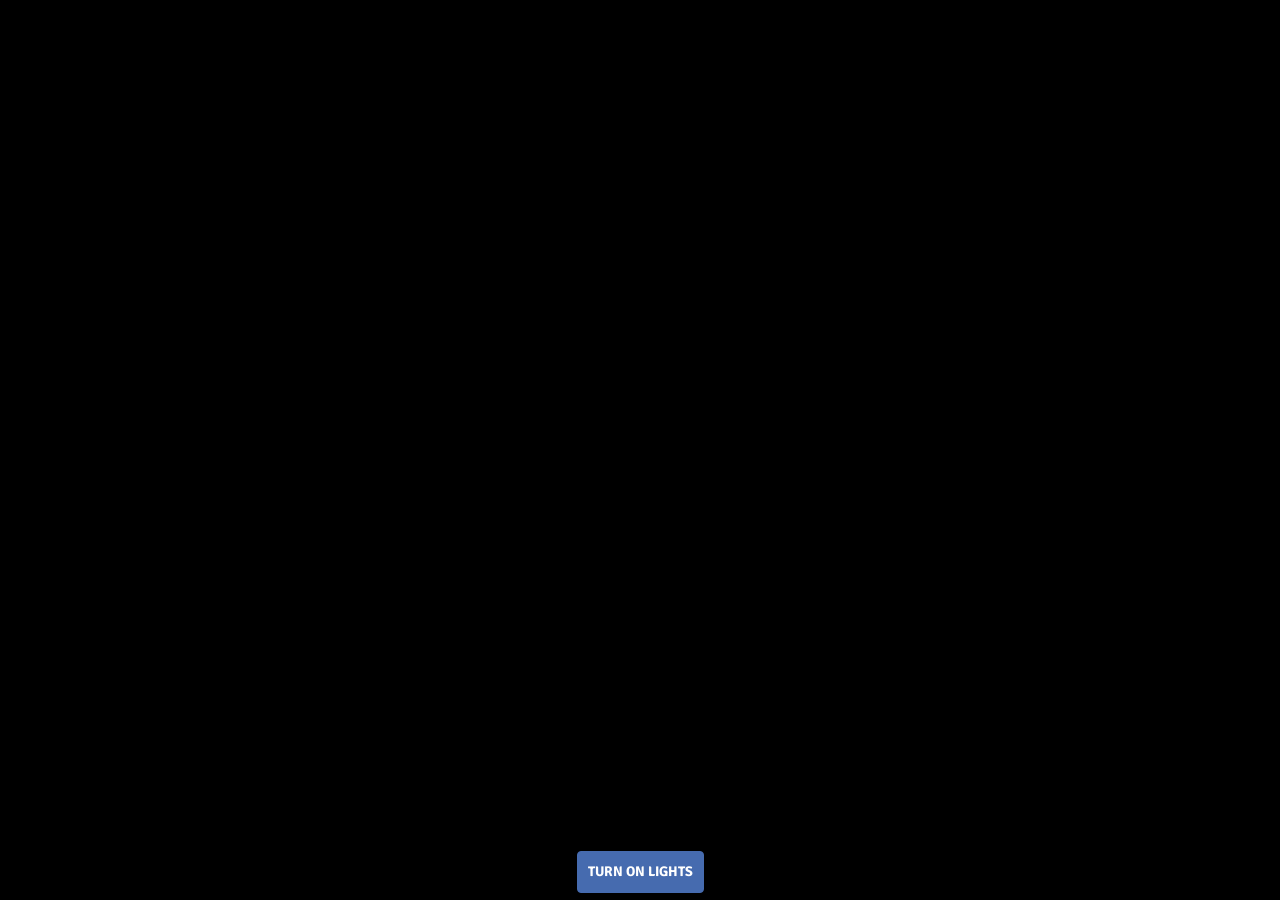
==== index.html @ f03ce6e0 "update yes" ====
<!DOCTYPE html>
<!--[if lt IE 7]> <html class="ie lt-ie9 lt-ie8 lt-ie7"> <![endif]-->
<!--[if IE 7]>    <html class="ie lt-ie9 lt-ie8"> <![endif]-->
<!--[if IE 8]>    <html class="ie lt-ie9"> <![endif]-->
<!--[if gt IE 8]> <html> <![endif]-->
<!--[if !IE]><!--><html lang="en"><!-- <![endif]-->
<head>
	<title>What is this?</title>
	<meta charset="UTF-8" />
	<meta name="description" content="Happy Birthday">
	<meta name="robots" content="index, follow" />
	<link rel="author" href="https://plus.google.com/u/1/+AyushSharma1/" /> 
    <meta name="keywords" content="Birthday, Happy">
    <!-- Strat of Facebook Meta -->
    <meta property="og:type" content="E-Greeting" />
    <meta property="og:image" content="favicon.ico" />
    <meta property="og:description" content="To Hyebin">
    <!-- End of Facebook Meta Tags -->
	<meta name="viewport" content="width=device-width, initial-scale=1.0, user-scalable=0, minimum-scale=1.0, maximum-scale=1.0">
	<meta name="apple-mobile-web-app-capable" content="yes">
	<meta name="apple-mobile-web-app-status-bar-style" content="black">
	<meta http-equiv="X-UA-Compatible" content="IE=9; IE=8; IE=7; IE=EDGE" />
	<link rel="stylesheet" href="https://maxcdn.bootstrapcdn.com/bootstrap/3.3.1/css/bootstrap.min.css">
	<link rel="stylesheet" type="text/css" href="stylesheet.css">
	<link rel="stylesheet" type="text/css" href="loading.css">
	<link href='http://fonts.googleapis.com/css?family=Signika' rel='stylesheet' type='text/css'>
	<!-- <link href='http://fonts.googleapis.com/css?family=Nunito' rel='stylesheet' type='text/css'> -->
	<link rel="stylesheet/less" href="cake.less">
	<script src="//cdnjs.cloudflare.com/ajax/libs/less.js/2.1.0/less.min.js"></script>
</head>

<body>
	<div class="loading"></div>
	<audio class="song" controls loop>
        <source src="hbd.mp3"></source>
	   Your browser isn't invited for super fun audio time.
    </audio>
    <div class="balloons text-center" id="b1">
    	<h2 style="color:#F2B300;">H</h2>
    </div>
    <div class="balloons text-center" id="b2">
    	<h2 style="color:#0719D4;">Y</h2>
    </div>
	<div class="balloons text-center" id="b3">
    	<h2 style="color:#D14D39;">E</h2>
    </div>
	<div class="balloons text-center" id="b4">
    	<h2 style="color:#8FAD00;">B</h2>
    </div>
	<div class="balloons text-center" id="b5">
    	<h2 style="color:#8377E4;">I</h2>
    </div>
    <div class="balloons text-center" id="b6">
    	<h2 style="color:#99C96A;">N</h2>
    </div>
    <div class="balloons text-center" id="b7">
    	<h2 style="color:#20CFB4;">!</h2>
    </div>

    <img src="Balloon-Border.png" width="100%" class="balloon-border">
 

	<div class="container">
		
		<div class="row">
			<div class="col-md-2 col-xs-2 bulb-holder">
				<div class="bulb" id="bulb_yellow"></div>
			</div>
			<div class="col-md-2 col-xs-2 bulb-holder">
				<div class="bulb" id="bulb_red"></div>
			</div>
			<div class="col-md-2 col-xs-2 bulb-holder">
				<div class="bulb" id="bulb_blue"></div>
			</div>
			<div class="col-md-2 col-xs-2 bulb-holder">
				<div class="bulb" id="bulb_green"></div>
			</div>
			<div class="col-md-2 col-xs-2 bulb-holder">
				<div class="bulb" id="bulb_pink"></div>
			</div>
			<div class="col-md-2 col-xs-2 bulb-holder">
				<div class="bulb" id="bulb_orange"></div>
			</div>
		</div>
		<div class="row">
			<div class="col-md-12 text-center">
				<img src="banner.png" class="bannar">
			</div>
		</div>
		<!-- <div class="row message">
			<div class="col-md-12"><p>Khushbu</p></div>
		</div> -->
		<div class="row cake-cover">
			<div class="col-md-12 texr-center">
				<div class="cake">
				  <div class="velas">
				    <div class="fuego"></div>
				    <div class="fuego"></div>
				    <div class="fuego"></div>
				    <div class="fuego"></div>
				    <div class="fuego"></div>
				  </div>
				  <div class="cobertura"></div>
				  <div class="bizcocho"></div>
				</div>
			</div>
		</div>
		<div class="row message">
			<div class="col-md-12">
				<p>※ 오그라들음, 진지 주의 ※</p>
				<p>4월 2일</p>
				<p>누구의 생일일까요?</p>
				<p>우리 혜빈쓰의 생일이에요!</p>
				<p>우선 생일 먼저 축하합니다!</p>
				<p>뭘 해줄지 고민하다가</p>
				<p>그냥 내가 할 수 있는걸 했어</p>
				<p>괜찮을지 어떨지는 모르겠지만</p>
				<p>성의라도 보여줘야지!</p>
				<p>우선 작년에 만나서부터</p>
				<p>지금까지 거즘 1년동안</p>
				<p>같이 많은 시간을 보냈는데</p>
				<p>재밌던 슬프던 짜증나던</p>
				<p>지금 생각해보면 좋은 추억이었던것 같다</p>
				<p>지금부터 진지하게 말해보자면</p>
				<p>너한테는 고마운게 참 많아</p>
				<p>항상 분위기 띄우려고 노력하고</p>
				<p>애들 중재도 잘 시켜주고</p>
				<p>말도 잘 들어주면서 공감해주고</p>
				<p>애들도 잘 챙겨주다 보니까</p>
				<p>없어서는 안될</p>
				<p>든든한 기둥같은 느낌이야</p>
				<p>요즘에 공부때문에</p>
				<p>스트레스 많이 받을텐데</p>
				<p>지나갔던 일에는</p>
				<p>후회하지 말고</p>
				<p>만족스럽다는 느낌이 날 정도로</p>
				<p>딱 그만큼 했으면 좋겠다</p>
				<p>그것보다 더하면 몸 상한다..</p>
				<p>여하튼 오늘 생일이니까</p>
				<p>오늘 하루는</p>
				<p>즐거운 일로만 가득했으면 좋겠다</p>
				<p>다른건 잊고 그냥</p>
				<p>맛난거 많이 먹구</p>
				<p>애들이랑 놀면서</p>
				<p>잡생각이나 현타같은거 뿌리치자</p>
				<p>그리고 5월에</p>
				<p>만날 수 있을진 모르겠지만</p>
				<p>만난다면</p>
				<p>올블랙 패션은 무서우니 자제^!^</p>
				<p>진심으로 생일 축하하구</p>
				<p>앞으로도 계속</p>
				<p>연락 끊기지 말고</p>
				<p>하루 1번이라도 좋으니까</p>
				<p>연락하면서</p>
				<p>우리우정 평생가자 ㄹㅇ</p>
				<p>뒤에 혜황짤이라도 넣고 싶지만</p>
				<p>특별히 참는다 ^!^</p>
				<p>Made by 화정 불주먹</p>
			</div>
		</div>
		<div class="navbar navbar-fixed-bottom">
			<div class="row">
				<div class="col-md-6 text-center col-md-offset-3">
					<button class="btn btn-primary" id="turn_on">Turn On Lights</button>
					<button class="btn btn-primary" id="play">Play Music</button>
					<button class="btn btn-primary" id="bannar_coming">Let's Decorate</button>
					<button class="btn btn-primary" id="balloons_flying">Fly With Balloons</button>
					<button class="btn btn-primary" id="cake_fadein">Most Delicious Cake Ever</button>
					<button class="btn btn-primary" id="light_candle"> Light Candle</button>
					<button class="btn btn-primary" id="wish_message">Happy Birthday</button>
					<button class="btn btn-primary" id="story">A mesage for you</button>
					<!-- <button class="btn btn-primary" id="cake_cut">Lrt's Cut the Cake</button> -->
				</div>
			</div>
			<!-- <div class="col-md-2">
			</div>
			<div class="col-md-2">
			</div>
			<div class="col-md-2">
			</div>
			<div class="col-md-2">
			</div>
			<div class="col-md-2">
			</div> -->
		</div>


	</div>
</body>
<script src="https://ajax.googleapis.com/ajax/libs/jquery/1.11.2/jquery.min.js"></script>
<script src="https://maxcdn.bootstrapcdn.com/bootstrap/3.3.1/js/bootstrap.min.js"></script>
<script src="effect.js"></script>
<script>
  (function(i,s,o,g,r,a,m){i['GoogleAnalyticsObject']=r;i[r]=i[r]||function(){
  (i[r].q=i[r].q||[]).push(arguments)},i[r].l=1*new Date();a=s.createElement(o),
  m=s.getElementsByTagName(o)[0];a.async=1;a.src=g;m.parentNode.insertBefore(a,m)
  })(window,document,'script','//www.google-analytics.com/analytics.js','ga');

  ga('create', 'UA-58229732-1', 'auto');
  ga('send', 'pageview');

</script>
</html>
---- stylesheet.css ----
body {
	/*background-color: #FFDAB9;	*/
	background-color: #000;
	-webkit-transition:background-color linear 5s;
	-moz-transition:background-color linear 5s;
	-o-transition:background-color linear 5s;
	-ms-transition:background-color linear 5s;
	transition:background-color linear 5s;
	overflow-x:hidden;
}
.container {
	display: none;
}
.peach {
	background-color: #FFDAB9;
	
}
.peach-after {
	-webkit-animation:peach_alive linear 8s infinite;
	-moz-animation:peach_alive linear 8s infinite;
	-o-animation:peach_alive linear 8s infinite;
	-ms-animation:peach_alive linear 8s infinite;
	animation:peach_alive linear 8s infinite;
}

@-webkit-keyframes peach_alive {
	0%{
		background-color: #FFDAB9;
	}
	25%{
		background-color: #FFE4B5;
	}
	50%{
		background-color: #FFDAB9;
	}
	75%{
		background-color: #FFEFD5;
	}
	100%{
		background-color: #FFDAB9;
	}
}
@-moz-keyframes peach_alive {
	0%{
		background-color: #FFDAB9;
	}
	25%{
		background-color: #FFE4B5;
	}
	50%{
		background-color: #FFDAB9;
	}
	75%{
		background-color: #FFEFD5;
	}
	100%{
		background-color: #FFDAB9;
	}
}

@-o-keyframes peach_alive {
	0%{
		background-color: #FFDAB9;
	}
	25%{
		background-color: #FFE4B5;
	}
	50%{
		background-color: #FFDAB9;
	}
	75%{
		background-color: #FFEFD5;
	}
	100%{
		background-color: #FFDAB9;
	}
}

@-ms-keyframes peach_alive {
	0%{
		background-color: #FFDAB9;
	}
	25%{
		background-color: #FFE4B5;
	}
	50%{
		background-color: #FFDAB9;
	}
	75%{
		background-color: #FFEFD5;
	}
	100%{
		background-color: #FFDAB9;
	}
}

@keyframes peach_alive {
	0%{
		background-color: #FFDAB9;
	}
	25%{
		background-color: #FFE4B5;
	}
	50%{
		background-color: #FFDAB9;
	}
	75%{
		background-color: #FFEFD5;
	}
	100%{
		background-color: #FFDAB9;
	}
}


.bulb {
	width: 50px;
	height: 50px;
	margin: auto;
	background-repeat: no-repeat no-repeat;
	background-position:center 0px;
	background-size: 50px 50px;
}

.bulb-holder {
	height: 70px;
}

.bulb-glow-yellow {
	background-image: url('bulb_yellow.png');
	-webkit-animation: bulb_glow_yellow linear 5s;
	-moz-animation: bulb_glow_yellow linear 5s;
	-o-animation: bulb_glow_yellow linear 5s;
	-ms-animation: bulb_glow_yellow linear 5s;
	animation: bulb_glow_yellow linear 5s;
}

@-webkit-keyframes bulb_glow_yellow {
	0%{
		background-image: url('bulb.png');
		opacity: 0;
	}
	50%{
		opacity: 1;
	}
	100%{
		background-image: url('bulb_yellow.png');
		opacity: 1;
	}
}
@-moz-keyframes bulb_glow_yellow {
	0%{
		background-image: url('bulb.png');
		opacity: 0;
	}
	50%{
		opacity: 1;
	}
	100%{
		background-image: url('bulb_yellow.png');
		opacity: 1;
	}
}
@-o-keyframes bulb_glow_yellow {
	0%{
		background-image: url('bulb.png');
		opacity: 0;
	}
	50%{
		opacity: 1;
	}
	100%{
		background-image: url('bulb_yellow.png');
		opacity: 1;
	}
}
@-ms-keyframes bulb_glow_yellow {
	0%{
		background-image: url('bulb.png');
		opacity: 0;
	}
	50%{
		opacity: 1;
	}
	100%{
		background-image: url('bulb_yellow.png');
		opacity: 1;
	}
}
@keyframes bulb_glow_yellow {
	0%{
		background-image: url('bulb.png');
		opacity: 0;
	}
	50%{
		opacity: 1;
	}
	100%{
		background-image: url('bulb_yellow.png');
		opacity: 1;
	}
}

.bulb-glow-red {
	background-image: url('bulb_red.png');
	-webkit-animation: bulb_glow_red linear 5s;
	-moz-animation: bulb_glow_red linear 5s;
	-o-animation: bulb_glow_red linear 5s;
	-ms-animation: bulb_glow_red linear 5s;
	animation: bulb_glow_red linear 5s;
}

@-webkit-keyframes bulb_glow_red {
	0%{
		background-image: url('bulb.png');
		opacity: 0;
	}
	50%{
		opacity: 1;
	}
	100%{
		background-image: url('bulb_red.png');
		opacity: 1;
	}
}
@-moz-keyframes bulb_glow_red {
	0%{
		background-image: url('bulb.png');
		opacity: 0;
	}
	50%{
		opacity: 1;
	}
	100%{
		background-image: url('bulb_red.png');
		opacity: 1;
	}
}
@-o-keyframes bulb_glow_red {
	0%{
		background-image: url('bulb.png');
		opacity: 0;
	}
	50%{
		opacity: 1;
	}
	100%{
		background-image: url('bulb_red.png');
		opacity: 1;
	}
}
@-ms-keyframes bulb_glow_red {
	0%{
		background-image: url('bulb.png');
		opacity: 0;
	}
	50%{
		opacity: 1;
	}
	100%{
		background-image: url('bulb_red.png');
		opacity: 1;
	}
}
@keyframes bulb_glow_red {
	0%{
		background-image: url('bulb.png');
		opacity: 0;
	}
	50%{
		opacity: 1;
	}
	100%{
		background-image: url('bulb_red.png');
		opacity: 1;
	}
}
.bulb-glow-blue {
	background-image: url('bulb_blue.png');
	-webkit-animation: bulb_glow_blue linear 5s;
	-moz-animation: bulb_glow_blue linear 5s;
	-o-animation: bulb_glow_blue linear 5s;
	-ms-animation: bulb_glow_blue linear 5s;
	animation: bulb_glow_blue linear 5s;
}

@-webkit-keyframes bulb_glow_blue {
	0%{
		background-image: url('bulb.png');
		opacity: 0;
	}
	50%{
		opacity: 1;
	}
	100%{
		background-image: url('bulb_blue.png');
		opacity: 1;
	}
}
@-moz-keyframes bulb_glow_blue {
	0%{
		background-image: url('bulb.png');
		opacity: 0;
	}
	50%{
		opacity: 1;
	}
	100%{
		background-image: url('bulb_blue.png');
		opacity: 1;
	}
}
@-o-keyframes bulb_glow_blue {
	0%{
		background-image: url('bulb.png');
		opacity: 0;
	}
	50%{
		opacity: 1;
	}
	100%{
		background-image: url('bulb_blue.png');
		opacity: 1;
	}
}
@-ms-keyframes bulb_glow_blue {
	0%{
		background-image: url('bulb.png');
		opacity: 0;
	}
	50%{
		opacity: 1;
	}
	100%{
		background-image: url('bulb_blue.png');
		opacity: 1;
	}
}
@keyframes bulb_glow_blue {
	0%{
		background-image: url('bulb.png');
		opacity: 0;
	}
	50%{
		opacity: 1;
	}
	100%{
		background-image: url('bulb_blue.png');
		opacity: 1;
	}
}

.bulb-glow-green {
	background-image: url('bulb_green.png');
	-webkit-animation: bulb_glow_green linear 5s;
	-moz-animation: bulb_glow_green linear 5s;
	-o-animation: bulb_glow_green linear 5s;
	-ms-animation: bulb_glow_green linear 5s;
	animation: bulb_glow_green linear 5s;
}

@-webkit-keyframes bulb_glow_green {
	0%{
		background-image: url('bulb.png');
		opacity: 0;
	}
	50%{
		opacity: 1;
	}
	100%{
		background-image: url('bulb_green.png');
		opacity: 1;
	}
}
@-moz-keyframes bulb_glow_green {
	0%{
		background-image: url('bulb.png');
		opacity: 0;
	}
	50%{
		opacity: 1;
	}
	100%{
		background-image: url('bulb_green.png');
		opacity: 1;
	}
}
@-o-keyframes bulb_glow_green {
	0%{
		background-image: url('bulb.png');
		opacity: 0;
	}
	50%{
		opacity: 1;
	}
	100%{
		background-image: url('bulb_green.png');
		opacity: 1;
	}
}
@-ms-keyframes bulb_glow_green {
	0%{
		background-image: url('bulb.png');
		opacity: 0;
	}
	50%{
		opacity: 1;
	}
	100%{
		background-image: url('bulb_green.png');
		opacity: 1;
	}
}
@keyframes bulb_glow_green {
	0%{
		background-image: url('bulb.png');
		opacity: 0;
	}
	50%{
		opacity: 1;
	}
	100%{
		background-image: url('bulb_green.png');
		opacity: 1;
	}
}

.bulb-glow-pink {
	background-image: url('bulb_pink.png');
	-webkit-animation: bulb_glow_pink linear 5s;
	-moz-animation: bulb_glow_pink linear 5s;
	-o-animation: bulb_glow_pink linear 5s;
	-ms-animation: bulb_glow_pink linear 5s;
	animation: bulb_glow_pink linear 5s;
}

@-webkit-keyframes bulb_glow_pink {
	0%{
		background-image: url('bulb.png');
		opacity: 0;
	}
	50%{
		opacity: 1;
	}
	100%{
		background-image: url('bulb_pink.png');
		opacity: 1;
	}
}
@-moz-keyframes bulb_glow_pink {
	0%{
		background-image: url('bulb.png');
		opacity: 0;
	}
	50%{
		opacity: 1;
	}
	100%{
		background-image: url('bulb_pink.png');
		opacity: 1;
	}
}
@-o-keyframes bulb_glow_pink {
	0%{
		background-image: url('bulb.png');
		opacity: 0;
	}
	50%{
		opacity: 1;
	}
	100%{
		background-image: url('bulb_pink.png');
		opacity: 1;
	}
}
@-ms-keyframes bulb_glow_pink {
	0%{
		background-image: url('bulb.png');
		opacity: 0;
	}
	50%{
		opacity: 1;
	}
	100%{
		background-image: url('bulb_pink.png');
		opacity: 1;
	}
}
@keyframes bulb_glow_pink {
	0%{
		background-image: url('bulb.png');
		opacity: 0;
	}
	50%{
		opacity: 1;
	}
	100%{
		background-image: url('bulb_pink.png');
		opacity: 1;
	}
}

.bulb-glow-orange {
	background-image: url('bulb_orange.png');
	-webkit-animation: bulb_glow_orange linear 5s;
	-moz-animation: bulb_glow_orange linear 5s;
	-o-animation: bulb_glow_orange linear 5s;
	-ms-animation: bulb_glow_orange linear 5s;
	animation: bulb_glow_orange linear 5s;
}

@-webkit-keyframes bulb_glow_orange {
	0%{
		background-image: url('bulb.png');
		opacity: 0;
	}
	50%{
		opacity: 1;
	}
	100%{
		background-image: url('bulb_orange.png');
		opacity: 1;
	}
}
@-moz-keyframes bulb_glow_orange {
	0%{
		background-image: url('bulb.png');
		opacity: 0;
	}
	50%{
		opacity: 1;
	}
	100%{
		background-image: url('bulb_orange.png');
		opacity: 1;
	}
}
@-o-keyframes bulb_glow_orange {
	0%{
		background-image: url('bulb.png');
		opacity: 0;
	}
	50%{
		opacity: 1;
	}
	100%{
		background-image: url('bulb_orange.png');
		opacity: 1;
	}
}
@-ms-keyframes bulb_glow_orange {
	0%{
		background-image: url('bulb.png');
		opacity: 0;
	}
	50%{
		opacity: 1;
	}
	100%{
		background-image: url('bulb_orange.png');
		opacity: 1;
	}
}
@keyframes bulb_glow_orange {
	0%{
		background-image: url('bulb.png');
		opacity: 0;
	}
	50%{
		opacity: 1;
	}
	100%{
		background-image: url('bulb_orange.png');
		opacity: 1;
	}
}


/*after music*/
.bulb-glow-yellow-after {
	background-image: url('bulb_yellow.png');
	-webkit-animation: bulb_glow_yellow_after linear 1s infinite;
	-moz-animation: bulb_glow_yellow_after linear 1s infinite;
	-o-animation: bulb_glow_yellow_after linear 1s infinite;
	-ms-animation: bulb_glow_yellow_after linear 1s infinite;
	animation: bulb_glow_yellow_after linear 1s infinite;
}

@-webkit-keyframes bulb_glow_yellow_after {
	0%{
		background-image: url('bulb.png');
	}
	50%{
		background-image: url('bulb_yellow.png');
	}
	100%{
		background-image: url('bulb.png');
	}
}
@-moz-keyframes bulb_glow_yellow_after {
	0%{
		background-image: url('bulb.png');
	}
	50%{
		background-image: url('bulb_yellow.png');
	}
	100%{
		background-image: url('bulb.png');
	}
}
@-o-keyframes bulb_glow_yellow_after {
	0%{
		background-image: url('bulb.png');
	}
	50%{
		background-image: url('bulb_yellow.png');
	}
	100%{
		background-image: url('bulb.png');
	}
}
@-ms-keyframes bulb_glow_yellow_after {
	0%{
		background-image: url('bulb.png');
	}
	50%{
		background-image: url('bulb_yellow.png');
	}
	100%{
		background-image: url('bulb.png');
	}
}
@keyframes bulb_glow_yellow_after {
	0%{
		background-image: url('bulb.png');
	}
	50%{
		background-image: url('bulb_yellow.png');
	}
	100%{
		background-image: url('bulb.png');
	}
}

.bulb-glow-red-after {
	background-image: url('bulb_red.png');
	-webkit-animation: bulb_glow_red_after linear 1.2s infinite;
	-moz-animation: bulb_glow_red_after linear 1.2s infinite;
	-o-animation: bulb_glow_red_after linear 1.2s infinite;
	-ms-animation: bulb_glow_red_after linear 1.2s infinite;
	animation: bulb_glow_red_after linear 1.2s infinite;
}

@-webkit-keyframes bulb_glow_red_after {
	0%{
		background-image: url('bulb.png');
	}
	50%{
		background-image: url('bulb_red.png');
	}
	100%{
		background-image: url('bulb.png');
	}
}
@-moz-keyframes bulb_glow_red_after {
	0%{
		background-image: url('bulb.png');
	}
	50%{
		background-image: url('bulb_red.png');
	}
	100%{
		background-image: url('bulb.png');
	}
}
@-o-keyframes bulb_glow_red_after {
	0%{
		background-image: url('bulb.png');
	}
	50%{
		background-image: url('bulb_red.png');
	}
	100%{
		background-image: url('bulb.png');
	}
}
@-ms-keyframes bulb_glow_red_after {
	0%{
		background-image: url('bulb.png');
	}
	50%{
		background-image: url('bulb_red.png');
	}
	100%{
		background-image: url('bulb.png');
	}
}
@keyframes bulb_glow_red_after {
	0%{
		background-image: url('bulb.png');
	}
	50%{
		background-image: url('bulb_red.png');
	}
	100%{
		background-image: url('bulb.png');
	}
}

.bulb-glow-blue-after {
	background-image: url('bulb_blue.png');
	-webkit-animation: bulb_glow_blue_after linear 1.4s infinite;
	-moz-animation: bulb_glow_blue_after linear 1.4s infinite;
	-o-animation: bulb_glow_blue_after linear 1.4s infinite;
	-ms-animation: bulb_glow_blue_after linear 1.4s infinite;
	animation: bulb_glow_blue_after linear 1.4s infinite;
}

@-webkit-keyframes bulb_glow_blue_after {
	0%{
		background-image: url('bulb.png');
	}
	50%{
		background-image: url('bulb_blue.png');
	}
	100%{
		background-image: url('bulb.png');
	}
}
@-moz-keyframes bulb_glow_blue_after {
	0%{
		background-image: url('bulb.png');
	}
	50%{
		background-image: url('bulb_blue.png');
	}
	100%{
		background-image: url('bulb.png');
	}
}
@-o-keyframes bulb_glow_blue_after {
	0%{
		background-image: url('bulb.png');
	}
	50%{
		background-image: url('bulb_blue.png');
	}
	100%{
		background-image: url('bulb.png');
	}
}
@-ms-keyframes bulb_glow_blue_after {
	0%{
		background-image: url('bulb.png');
	}
	50%{
		background-image: url('bulb_blue.png');
	}
	100%{
		background-image: url('bulb.png');
	}
}
@keyframes bulb_glow_blue_after {
	0%{
		background-image: url('bulb.png');
	}
	50%{
		background-image: url('bulb_blue.png');
	}
	100%{
		background-image: url('bulb.png');
	}
}
.bulb-glow-green-after {
	background-image: url('bulb_green.png');
	-webkit-animation: bulb_glow_green_after linear 1.8s infinite;
	-moz-animation: bulb_glow_green_after linear 1.8s infinite;
	-o-animation: bulb_glow_green_after linear 1.8s infinite;
	-ms-animation: bulb_glow_green_after linear 1.8s infinite;
	animation: bulb_glow_green_after linear 1.8s infinite;
}

@-webkit-keyframes bulb_glow_green_after {
	0%{
		background-image: url('bulb.png');
	}
	50%{
		background-image: url('bulb_green.png');
	}
	100%{
		background-image: url('bulb.png');
	}
}

@-moz-keyframes bulb_glow_green_after {
	0%{
		background-image: url('bulb.png');
	}
	50%{
		background-image: url('bulb_green.png');
	}
	100%{
		background-image: url('bulb.png');
	}
}
@-o-keyframes bulb_glow_green_after {
	0%{
		background-image: url('bulb.png');
	}
	50%{
		background-image: url('bulb_green.png');
	}
	100%{
		background-image: url('bulb.png');
	}
}
@-ms-keyframes bulb_glow_green_after {
	0%{
		background-image: url('bulb.png');
	}
	50%{
		background-image: url('bulb_green.png');
	}
	100%{
		background-image: url('bulb.png');
	}
}
@keyframes bulb_glow_green_after {
	0%{
		background-image: url('bulb.png');
	}
	50%{
		background-image: url('bulb_green.png');
	}
	100%{
		background-image: url('bulb.png');
	}
}
.bulb-glow-pink-after {
	background-image: url('bulb_pink.png');
	-webkit-animation: bulb_glow_pink_after linear 2s infinite;
	-moz-animation: bulb_glow_pink_after linear 2s infinite;
	-o-animation: bulb_glow_pink_after linear 2s infinite;
	-ms-animation: bulb_glow_pink_after linear 2s infinite;
	animation: bulb_glow_pink_after linear 2s infinite;
}

@-webkit-keyframes bulb_glow_pink_after {
	0%{
		background-image: url('bulb.png');
	}
	50%{
		background-image: url('bulb_pink.png');
	}
	100%{
		background-image: url('bulb.png');
	}
}
@-moz-keyframes bulb_glow_pink_after {
	0%{
		background-image: url('bulb.png');
	}
	50%{
		background-image: url('bulb_pink.png');
	}
	100%{
		background-image: url('bulb.png');
	}
}
@-o-keyframes bulb_glow_pink_after {
	0%{
		background-image: url('bulb.png');
	}
	50%{
		background-image: url('bulb_pink.png');
	}
	100%{
		background-image: url('bulb.png');
	}
}
@-ms-keyframes bulb_glow_pink_after {
	0%{
		background-image: url('bulb.png');
	}
	50%{
		background-image: url('bulb_pink.png');
	}
	100%{
		background-image: url('bulb.png');
	}
}
@keyframes bulb_glow_pink_after {
	0%{
		background-image: url('bulb.png');
	}
	50%{
		background-image: url('bulb_pink.png');
	}
	100%{
		background-image: url('bulb.png');
	}
}
.bulb-glow-orange-after {
	background-image: url('bulb_orange.png');
	-webkit-animation: bulb_glow_orange_after linear 2.2s infinite;
	-moz-animation: bulb_glow_orange_after linear 2.2s infinite;
	-o-animation: bulb_glow_orange_after linear 2.2s infinite;
	-ms-animation: bulb_glow_orange_after linear 2.2s infinite;
	animation: bulb_glow_orange_after linear 2.2s infinite;
}

@-webkit-keyframes bulb_glow_orange_after {
	0%{
		background-image: url('bulb.png');
	}
	50%{
		background-image: url('bulb_orange.png');
	}
	100%{
		background-image: url('bulb.png');
	}
}
@-moz-keyframes bulb_glow_orange_after {
	0%{
		background-image: url('bulb.png');
	}
	50%{
		background-image: url('bulb_orange.png');
	}
	100%{
		background-image: url('bulb.png');
	}
}
@-o-keyframes bulb_glow_orange_after {
	0%{
		background-image: url('bulb.png');
	}
	50%{
		background-image: url('bulb_orange.png');
	}
	100%{
		background-image: url('bulb.png');
	}
}
@-ms-keyframes bulb_glow_orange_after {
	0%{
		background-image: url('bulb.png');
	}
	50%{
		background-image: url('bulb_orange.png');
	}
	100%{
		background-image: url('bulb.png');
	}
}
@keyframes bulb_glow_orange_after {
	0%{
		background-image: url('bulb.png');
	}
	50%{
		background-image: url('bulb_orange.png');
	}
	100%{
		background-image: url('bulb.png');
	}
}
audio {
	display: none;
}

.bannar {
	max-width: 100%;
	-webkit-transform:translate(0px,-500px);
	-moz-transform:translate(0px,-500px);
	-o-transform:translate(0px,-500px);
	-ms-transform:translate(0px,-500px);
	transform:translate(0px,-500px);

}
.bannar-come {
	-webkit-animation: bannar_come linear 6s;
	-webkit-transform:translate(0px,0px);
	-moz-animation: bannar_come linear 6s;
	-moz-transform:translate(0px,0px);
	-o-animation: bannar_come linear 6s;
	-o-transform:translate(0px,0px);
	-ms-animation: bannar_come linear 6s;
	-ms-transform:translate(0px,0px);
	animation: bannar_come linear 6s;
	transform:translate(0px,0px);
}
@-webkit-keyframes bannar_come {
	0%{
		-webkit-transform:translate(0px,-1000px);
	}
	33%{
		-webkit-transform:translate(0px,0px);
		-webkit-transform:rotate(10deg);
		/*-webkit-transform:scale(1.5);*/
	}
	66% {
		-webkit-transform:translate(0px,100px);
		-webkit-transform:rotate(-10deg);
	}
	100% {
		-webkit-transform:translate(0px,0px);
	}
}
@-moz-keyframes bannar_come {
	0%{
		-moz-transform:translate(0px,-1000px);
	}
	33%{
		-moz-transform:translate(0px,0px);
		-moz-transform:rotate(10deg);
		/*-webkit-transform:scale(1.5);*/
	}
	66% {
		-moz-transform:translate(0px,100px);
		-moz-transform:rotate(-10deg);
	}
	100% {
		-moz-transform:translate(0px,0px);
	}
}
@-o-keyframes bannar_come {
	0%{
		-o-transform:translate(0px,-1000px);
	}
	33%{
		-o-transform:translate(0px,0px);
		-o-transform:rotate(10deg);
		/*-webkit-transform:scale(1.5);*/
	}
	66% {
		-o-transform:translate(0px,100px);
		-o-transform:rotate(-10deg);
	}
	100% {
		-o-transform:translate(0px,0px);
	}
}
@-ms-keyframes bannar_come {
	0%{
		-ms-transform:translate(0px,-1000px);
	}
	33%{
		-ms-transform:translate(0px,0px);
		-ms-transform:rotate(10deg);
		/*-webkit-transform:scale(1.5);*/
	}
	66% {
		-ms-transform:translate(0px,100px);
		-ms-transform:rotate(-10deg);
	}
	100% {
		-ms-transform:translate(0px,0px);
	}
}o
@keyframes bannar_come {
	0%{
		transform:translate(0px,-1000px);
	}
	33%{
		transform:translate(0px,0px);
		transform:rotate(10deg);
		/*-webkit-transform:scale(1.5);*/
	}
	66% {
		transform:translate(0px,100px);
		transform:rotate(-10deg);
	}
	100% {
		transform:translate(0px,0px);
	}
}

.balloons {
	position: fixed;
	bottom: -200px;
	opacity: 0.6;
	z-index: 99;
	width: 100px;
	height: 183px;
	background-repeat: no-repeat no-repeat;
	background-size: 100px 183px;
}
.balloons h2 {
	text-transform: uppercase;
	font-family: 'Signika', sans-serif;
	font-size: 50px;
	color: #BF4136;
	text-shadow: 5px 5px 5px #FFF;
	display: none;
}
#b1,#b11 {
	background-image: url('b1.png');
}
#b2,#b22 {
	background-image: url('b2.png');
}
#b3,#b33 {
	background-image: url('b3.png');
}
#b4,#b44{
	background-image: url('b4.png');
}
#b5,#b55{
	background-image: url('b5.png');
}
#b6,#b66{
	background-image: url('b6.png');
}
#b7,#b77{
	background-image: url('b7.png');
}
.balloons-rotate-behaviour-one {
	-webkit-animation: balloons_rotate_one linear 10s infinite;
	-webkit-transform: rotate(30deg);
	-moz-animation: balloons_rotate_one linear 10s infinite;
	-moz-transform: rotate(30deg);
	-o-animation: balloons_rotate_one linear 10s infinite;
	-o-transform: rotate(30deg);
	-ms-animation: balloons_rotate_one linear 10s infinite;
	-ms-transform: rotate(30deg);
	animation: balloons_rotate_one linear 10s infinite;
	transform: rotate(30deg);
}
@-webkit-keyframes balloons_rotate_one {
	0% {
		-webkit-transform: rotate(30deg);
	}
	50% {
		-webkit-transform: rotate(-30deg);
	}
	100% {
		-webkit-transform: rotate(30deg);
	}
}
@-moz-keyframes balloons_rotate_one {
	0% {
		-moz-transform: rotate(30deg);
	}
	50% {
		-moz-transform: rotate(-30deg);
	}
	100% {
		-moz-transform: rotate(30deg);
	}
}
@-o-keyframes balloons_rotate_one {
	0% {
		-o-transform: rotate(30deg);
	}
	50% {
		-o-transform: rotate(-30deg);
	}
	100% {
		-o-transform: rotate(30deg);
	}
}
@-ms-keyframes balloons_rotate_one {
	0% {
		-ms-transform: rotate(30deg);
	}
	50% {
		-ms-transform: rotate(-30deg);
	}
	100% {
		-ms-transform: rotate(30deg);
	}
}
@keyframes balloons_rotate_one {
	0% {
		transform: rotate(30deg);
	}
	50% {
		transform: rotate(-30deg);
	}
	100% {
		transform: rotate(30deg);
	}
}
.balloons-rotate-behaviour-two {
	-webkit-animation: balloons_rotate_two linear 10s infinite;
	-webkit-transform: rotate(-20deg);
	-moz-animation: balloons_rotate_two linear 10s infinite;
	-moz-transform: rotate(-20deg);
	-o-animation: balloons_rotate_two linear 10s infinite;
	-o-transform: rotate(-20deg);
	-ms-animation: balloons_rotate_two linear 10s infinite;
	-ms-transform: rotate(-20deg);
	animation: balloons_rotate_two linear 10s infinite;
	transform: rotate(-20deg);
}
@-webkit-keyframes balloons_rotate_two {
	0% {
		-webkit-transform: rotate(-20deg);
	}
	50% {
		-webkit-transform: rotate(20deg);
	}
	100% {
		-webkit-transform: rotate(-20deg);
	}
}
@-moz-keyframes balloons_rotate_two {
	0% {
		-moz-transform: rotate(-20deg);
	}
	50% {
		-moz-transform: rotate(20deg);
	}
	100% {
		-moz-transform: rotate(-20deg);
	}
}
@-o-keyframes balloons_rotate_two {
	0% {
		-o-transform: rotate(-20deg);
	}
	50% {
		-o-transform: rotate(20deg);
	}
	100% {
		-o-transform: rotate(-20deg);
	}
}
@-ms-keyframes balloons_rotate_two {
	0% {
		-ms-transform: rotate(-20deg);
	}
	50% {
		-ms-transform: rotate(20deg);
	}
	100% {
		-ms-transform: rotate(-20deg);
	}
}
@keyframes balloons_rotate_two {
	0% {
		transform: rotate(-20deg);
	}
	50% {
		transform: rotate(20deg);
	}
	100% {
		transform: rotate(-20deg);
	}
}

.balloon-border{
	position: fixed;
	top:100%;
	opacity: 0.5;
	z-index: 9999;
}
.control-panel {
	position: fixed;
	bottom: 0;
	padding:10px 0px 10px 0px;
}
#play, #bannar_coming, #balloons_flying,#cake_fadein,#light_candle,#wish_message,#story {
	display: none;
}

.cake-cover {
	margin-top: 50px;
}
.message {
	margin-top: 200px;
	display: none;
}
.message p {
	font-family: 'Signika', sans-serif;
	font-size: 30px;
	text-transform: uppercase;
	color: #C4515C;
	text-shadow: 2px 2px 2px #FFF;
	display: none;
	font-weight: bold;
}

.btn-primary {
        border-color: #466baf;
        padding: 10px;
        text-transform: uppercase;
        font-family: 'Signika', sans-serif;
        font-weight: 700;
        color: #fff;
        background-color: #466baf;
}
    .btn-primary:hover,
    .btn-primary:focus,
    .btn-primary:active,
    .btn-primary.active,
    .open .dropdown-toggle.btn-primary {
        border-color: #fff;
        color: #fff;
        background-color: #466baf;
    }



    /*controlling tablet width*/
    /*@media only screen and (max-width: 720px){
    	.container {
    		-webkit-transform: scale(0.9);
    	}
    }*/
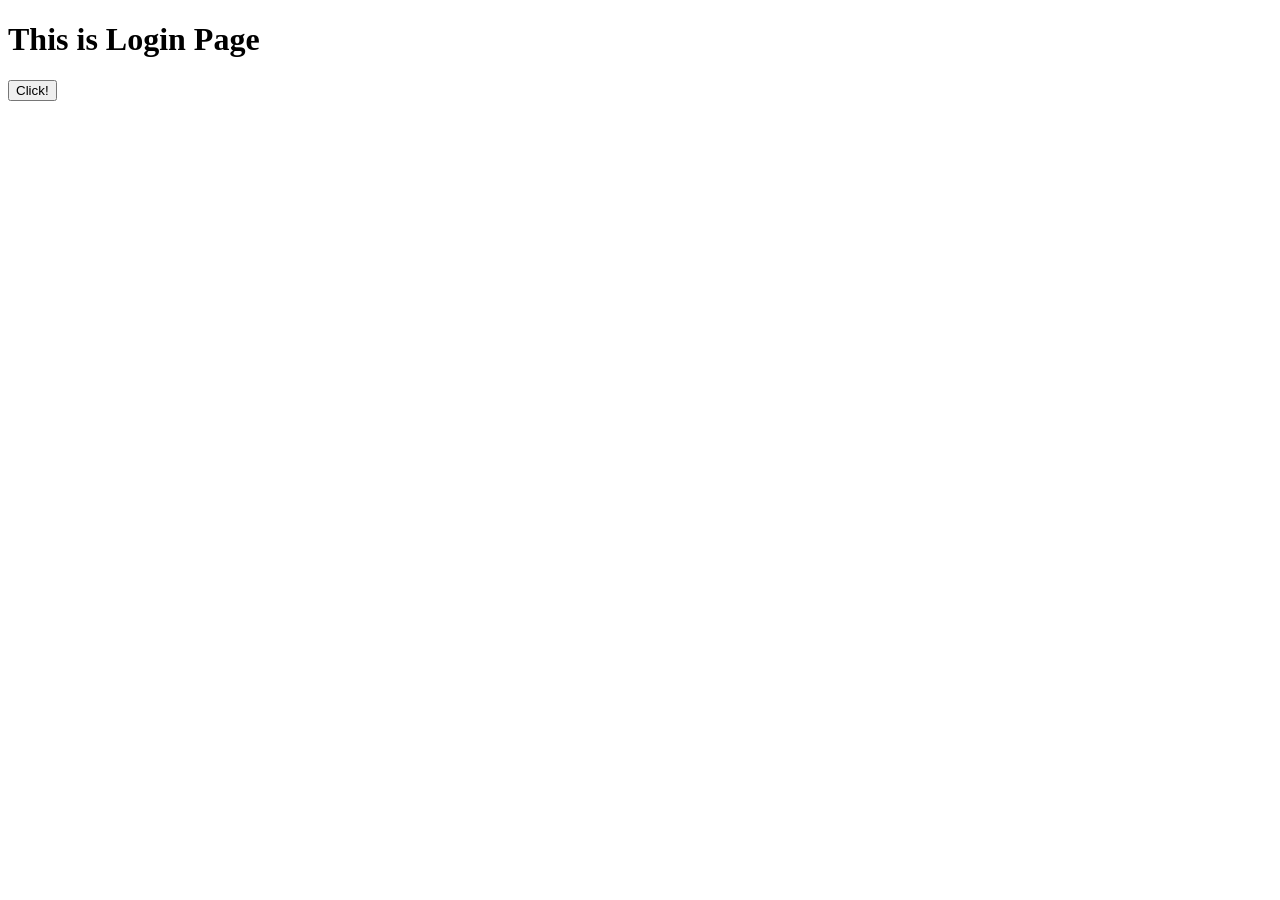
==== commit 1be246b0: "asdf asdf" ====
--- a/index.html
+++ b/index.html
@@ -1,203 +1,22 @@
 <!DOCTYPE html>
-<!--[if lt IE 7]> <html class="ie lt-ie9 lt-ie8 lt-ie7"> <![endif]-->
-<!--[if IE 7]>    <html class="ie lt-ie9 lt-ie8"> <![endif]-->
-<!--[if IE 8]>    <html class="ie lt-ie9"> <![endif]-->
-<!--[if gt IE 8]> <html> <![endif]-->
-<!--[if !IE]><!--><html lang="en"><!-- <![endif]-->
+<html>
 <head>
-	<title>What is this?</title>
-	<meta charset="UTF-8" />
-	<meta name="description" content="Happy Birthday">
-	<meta name="robots" content="index, follow" />
-	<link rel="author" href="https://plus.google.com/u/1/+AyushSharma1/" /> 
-    <meta name="keywords" content="Birthday, Happy">
-    <!-- Strat of Facebook Meta -->
-    <meta property="og:type" content="E-Greeting" />
-    <meta property="og:image" content="favicon.ico" />
-    <meta property="og:description" content="To Hyebin">
-    <!-- End of Facebook Meta Tags -->
-	<meta name="viewport" content="width=device-width, initial-scale=1.0, user-scalable=0, minimum-scale=1.0, maximum-scale=1.0">
-	<meta name="apple-mobile-web-app-capable" content="yes">
-	<meta name="apple-mobile-web-app-status-bar-style" content="black">
-	<meta http-equiv="X-UA-Compatible" content="IE=9; IE=8; IE=7; IE=EDGE" />
-	<link rel="stylesheet" href="https://maxcdn.bootstrapcdn.com/bootstrap/3.3.1/css/bootstrap.min.css">
-	<link rel="stylesheet" type="text/css" href="stylesheet.css">
-	<link rel="stylesheet" type="text/css" href="loading.css">
-	<link href='http://fonts.googleapis.com/css?family=Signika' rel='stylesheet' type='text/css'>
-	<!-- <link href='http://fonts.googleapis.com/css?family=Nunito' rel='stylesheet' type='text/css'> -->
-	<link rel="stylesheet/less" href="cake.less">
-	<script src="//cdnjs.cloudflare.com/ajax/libs/less.js/2.1.0/less.min.js"></script>
+    <meta charset="utf-8" />
+    <title>LOGIN</title>
+    <script>
+        function a()    {
+            id = prompt('Please input password');
+            password = prompt("Please input password");
+            if(id == "admin" && password == "hansei1234") {
+                alert('Hello admin!');
+            } else {
+                alert('Get out!');
+            }
+        }
+    </script>
 </head>
-
 <body>
-	<div class="loading"></div>
-	<audio class="song" controls loop>
-        <source src="hbd.mp3"></source>
-	   Your browser isn't invited for super fun audio time.
-    </audio>
-    <div class="balloons text-center" id="b1">
-    	<h2 style="color:#F2B300;">H</h2>
-    </div>
-    <div class="balloons text-center" id="b2">
-    	<h2 style="color:#0719D4;">Y</h2>
-    </div>
-	<div class="balloons text-center" id="b3">
-    	<h2 style="color:#D14D39;">E</h2>
-    </div>
-	<div class="balloons text-center" id="b4">
-    	<h2 style="color:#8FAD00;">B</h2>
-    </div>
-	<div class="balloons text-center" id="b5">
-    	<h2 style="color:#8377E4;">I</h2>
-    </div>
-    <div class="balloons text-center" id="b6">
-    	<h2 style="color:#99C96A;">N</h2>
-    </div>
-    <div class="balloons text-center" id="b7">
-    	<h2 style="color:#20CFB4;">!</h2>
-    </div>
-
-    <img src="Balloon-Border.png" width="100%" class="balloon-border">
- 
-
-	<div class="container">
-		
-		<div class="row">
-			<div class="col-md-2 col-xs-2 bulb-holder">
-				<div class="bulb" id="bulb_yellow"></div>
-			</div>
-			<div class="col-md-2 col-xs-2 bulb-holder">
-				<div class="bulb" id="bulb_red"></div>
-			</div>
-			<div class="col-md-2 col-xs-2 bulb-holder">
-				<div class="bulb" id="bulb_blue"></div>
-			</div>
-			<div class="col-md-2 col-xs-2 bulb-holder">
-				<div class="bulb" id="bulb_green"></div>
-			</div>
-			<div class="col-md-2 col-xs-2 bulb-holder">
-				<div class="bulb" id="bulb_pink"></div>
-			</div>
-			<div class="col-md-2 col-xs-2 bulb-holder">
-				<div class="bulb" id="bulb_orange"></div>
-			</div>
-		</div>
-		<div class="row">
-			<div class="col-md-12 text-center">
-				<img src="banner.png" class="bannar">
-			</div>
-		</div>
-		<!-- <div class="row message">
-			<div class="col-md-12"><p>Khushbu</p></div>
-		</div> -->
-		<div class="row cake-cover">
-			<div class="col-md-12 texr-center">
-				<div class="cake">
-				  <div class="velas">
-				    <div class="fuego"></div>
-				    <div class="fuego"></div>
-				    <div class="fuego"></div>
-				    <div class="fuego"></div>
-				    <div class="fuego"></div>
-				  </div>
-				  <div class="cobertura"></div>
-				  <div class="bizcocho"></div>
-				</div>
-			</div>
-		</div>
-		<div class="row message">
-			<div class="col-md-12">
-				<p>※ 오그라들음, 진지 주의 ※</p>
-				<p>4월 2일</p>
-				<p>누구의 생일일까요?</p>
-				<p>우리 혜빈쓰의 생일이에요!</p>
-				<p>우선 생일 먼저 축하합니다!</p>
-				<p>뭘 해줄지 고민하다가</p>
-				<p>그냥 내가 할 수 있는걸 했어</p>
-				<p>괜찮을지 어떨지는 모르겠지만</p>
-				<p>성의라도 보여줘야지!</p>
-				<p>우선 작년에 만나서부터</p>
-				<p>지금까지 거즘 1년동안</p>
-				<p>같이 많은 시간을 보냈는데</p>
-				<p>재밌던 슬프던 짜증나던</p>
-				<p>지금 생각해보면 좋은 추억이었던것 같다</p>
-				<p>지금부터 진지하게 말해보자면</p>
-				<p>너한테는 고마운게 참 많아</p>
-				<p>항상 분위기 띄우려고 노력하고</p>
-				<p>애들 중재도 잘 시켜주고</p>
-				<p>말도 잘 들어주면서 공감해주고</p>
-				<p>애들도 잘 챙겨주다 보니까</p>
-				<p>없어서는 안될</p>
-				<p>든든한 기둥같은 느낌이야</p>
-				<p>요즘에 공부때문에</p>
-				<p>스트레스 많이 받을텐데</p>
-				<p>지나갔던 일에는</p>
-				<p>후회하지 말고</p>
-				<p>만족스럽다는 느낌이 날 정도로</p>
-				<p>딱 그만큼 했으면 좋겠다</p>
-				<p>그것보다 더하면 몸 상한다..</p>
-				<p>여하튼 오늘 생일이니까</p>
-				<p>오늘 하루는</p>
-				<p>즐거운 일로만 가득했으면 좋겠다</p>
-				<p>다른건 잊고 그냥</p>
-				<p>맛난거 많이 먹구</p>
-				<p>애들이랑 놀면서</p>
-				<p>잡생각이나 현타같은거 뿌리치자</p>
-				<p>그리고 5월에</p>
-				<p>만날 수 있을진 모르겠지만</p>
-				<p>만난다면</p>
-				<p>올블랙 패션은 무서우니 자제^!^</p>
-				<p>진심으로 생일 축하하구</p>
-				<p>앞으로도 계속</p>
-				<p>연락 끊기지 말고</p>
-				<p>하루 1번이라도 좋으니까</p>
-				<p>연락하면서</p>
-				<p>우리우정 평생가자 ㄹㅇ</p>
-				<p>뒤에 혜황짤이라도 넣고 싶지만</p>
-				<p>특별히 참는다 ^!^</p>
-				<p>Made by 화정 불주먹</p>
-			</div>
-		</div>
-		<div class="navbar navbar-fixed-bottom">
-			<div class="row">
-				<div class="col-md-6 text-center col-md-offset-3">
-					<button class="btn btn-primary" id="turn_on">Turn On Lights</button>
-					<button class="btn btn-primary" id="play">Play Music</button>
-					<button class="btn btn-primary" id="bannar_coming">Let's Decorate</button>
-					<button class="btn btn-primary" id="balloons_flying">Fly With Balloons</button>
-					<button class="btn btn-primary" id="cake_fadein">Most Delicious Cake Ever</button>
-					<button class="btn btn-primary" id="light_candle"> Light Candle</button>
-					<button class="btn btn-primary" id="wish_message">Happy Birthday</button>
-					<button class="btn btn-primary" id="story">A mesage for you</button>
-					<!-- <button class="btn btn-primary" id="cake_cut">Lrt's Cut the Cake</button> -->
-				</div>
-			</div>
-			<!-- <div class="col-md-2">
-			</div>
-			<div class="col-md-2">
-			</div>
-			<div class="col-md-2">
-			</div>
-			<div class="col-md-2">
-			</div>
-			<div class="col-md-2">
-			</div> -->
-		</div>
-
-
-	</div>
+    <h1>This is Login Page</h1>
+    <button onclick="a()">Click!</button>
 </body>
-<script src="https://ajax.googleapis.com/ajax/libs/jquery/1.11.2/jquery.min.js"></script>
-<script src="https://maxcdn.bootstrapcdn.com/bootstrap/3.3.1/js/bootstrap.min.js"></script>
-<script src="effect.js"></script>
-<script>
-  (function(i,s,o,g,r,a,m){i['GoogleAnalyticsObject']=r;i[r]=i[r]||function(){
-  (i[r].q=i[r].q||[]).push(arguments)},i[r].l=1*new Date();a=s.createElement(o),
-  m=s.getElementsByTagName(o)[0];a.async=1;a.src=g;m.parentNode.insertBefore(a,m)
-  })(window,document,'script','//www.google-analytics.com/analytics.js','ga');
-
-  ga('create', 'UA-58229732-1', 'auto');
-  ga('send', 'pageview');
-
-</script>
-</html>
+</html>
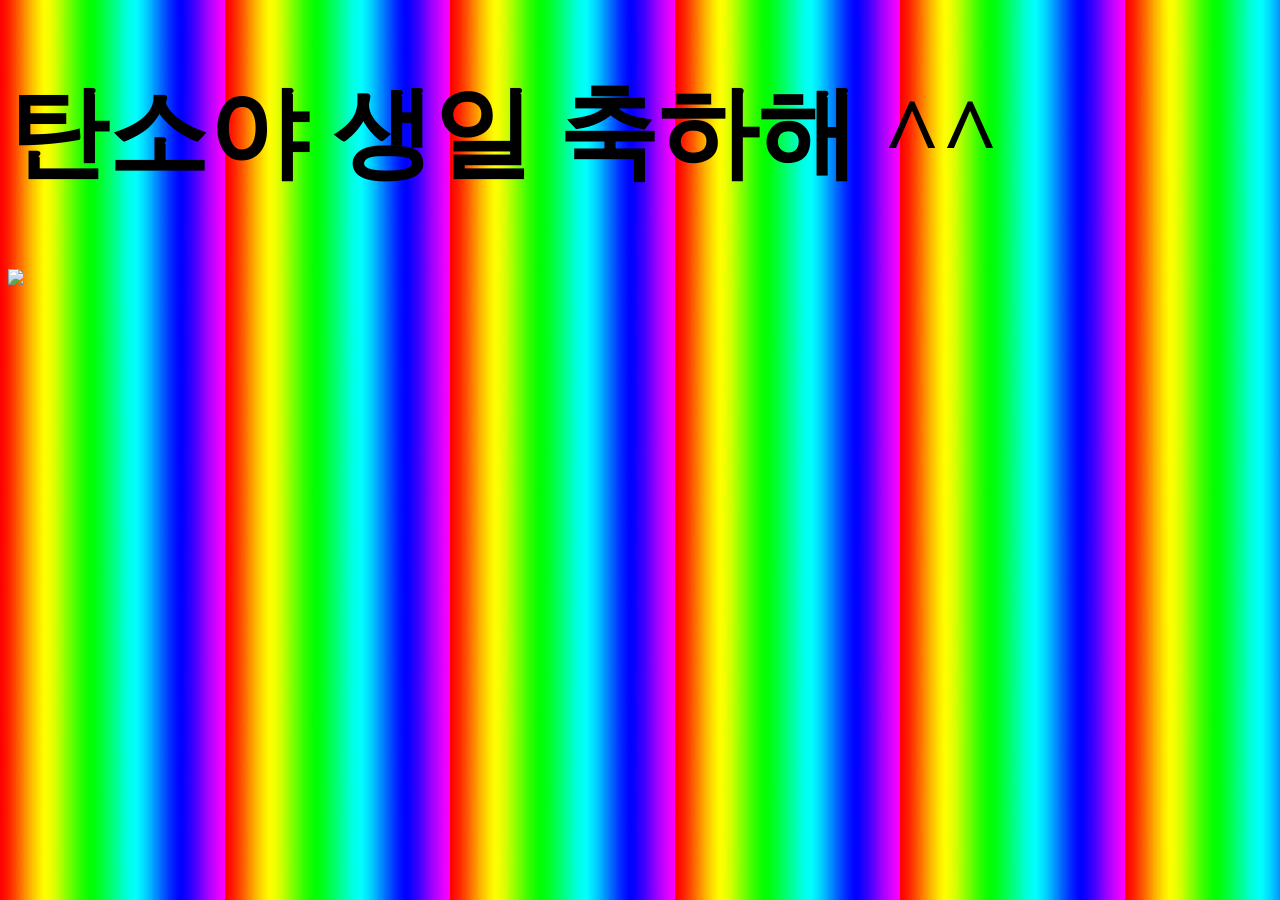
==== commit 6486dd79: "ewf asdf" ====
--- a/index.html
+++ b/index.html
@@ -2,21 +2,24 @@
 <html>
 <head>
     <meta charset="utf-8" />
-    <title>LOGIN</title>
-    <script>
-        function a()    {
-            id = prompt('Please input password');
-            password = prompt("Please input password");
-            if(id == "admin" && password == "hansei1234") {
-                alert('Hello admin!');
-            } else {
-                alert('Get out!');
-            }
+    <meta http-equiv="X-UA-Compatible" content="IE=edge">
+    <title>Page Title</title>
+    <meta name="viewport" content="width=device-width, initial-scale=1">
+    <link rel="stylesheet" type="text/css" media="screen" href="main.css" />
+    <script src="main.js"></script>
+    <style>
+        body{
+            background-image:url([data-uri]);
         }
-    </script>
+        h1{
+            font-family:"궁서체";
+            font-size:100px;
+            font-weight:bold;
+        }
+    </style>
 </head>
 <body>
-    <h1>This is Login Page</h1>
-    <button onclick="a()">Click!</button>
+    <h1>탄소야 생일 축하해 ^^</h1>
+    <img src="https://stickershop.line-scdn.net//stickershop/v1/product/8730/iphone/main@2x.png">
 </body>
 </html>
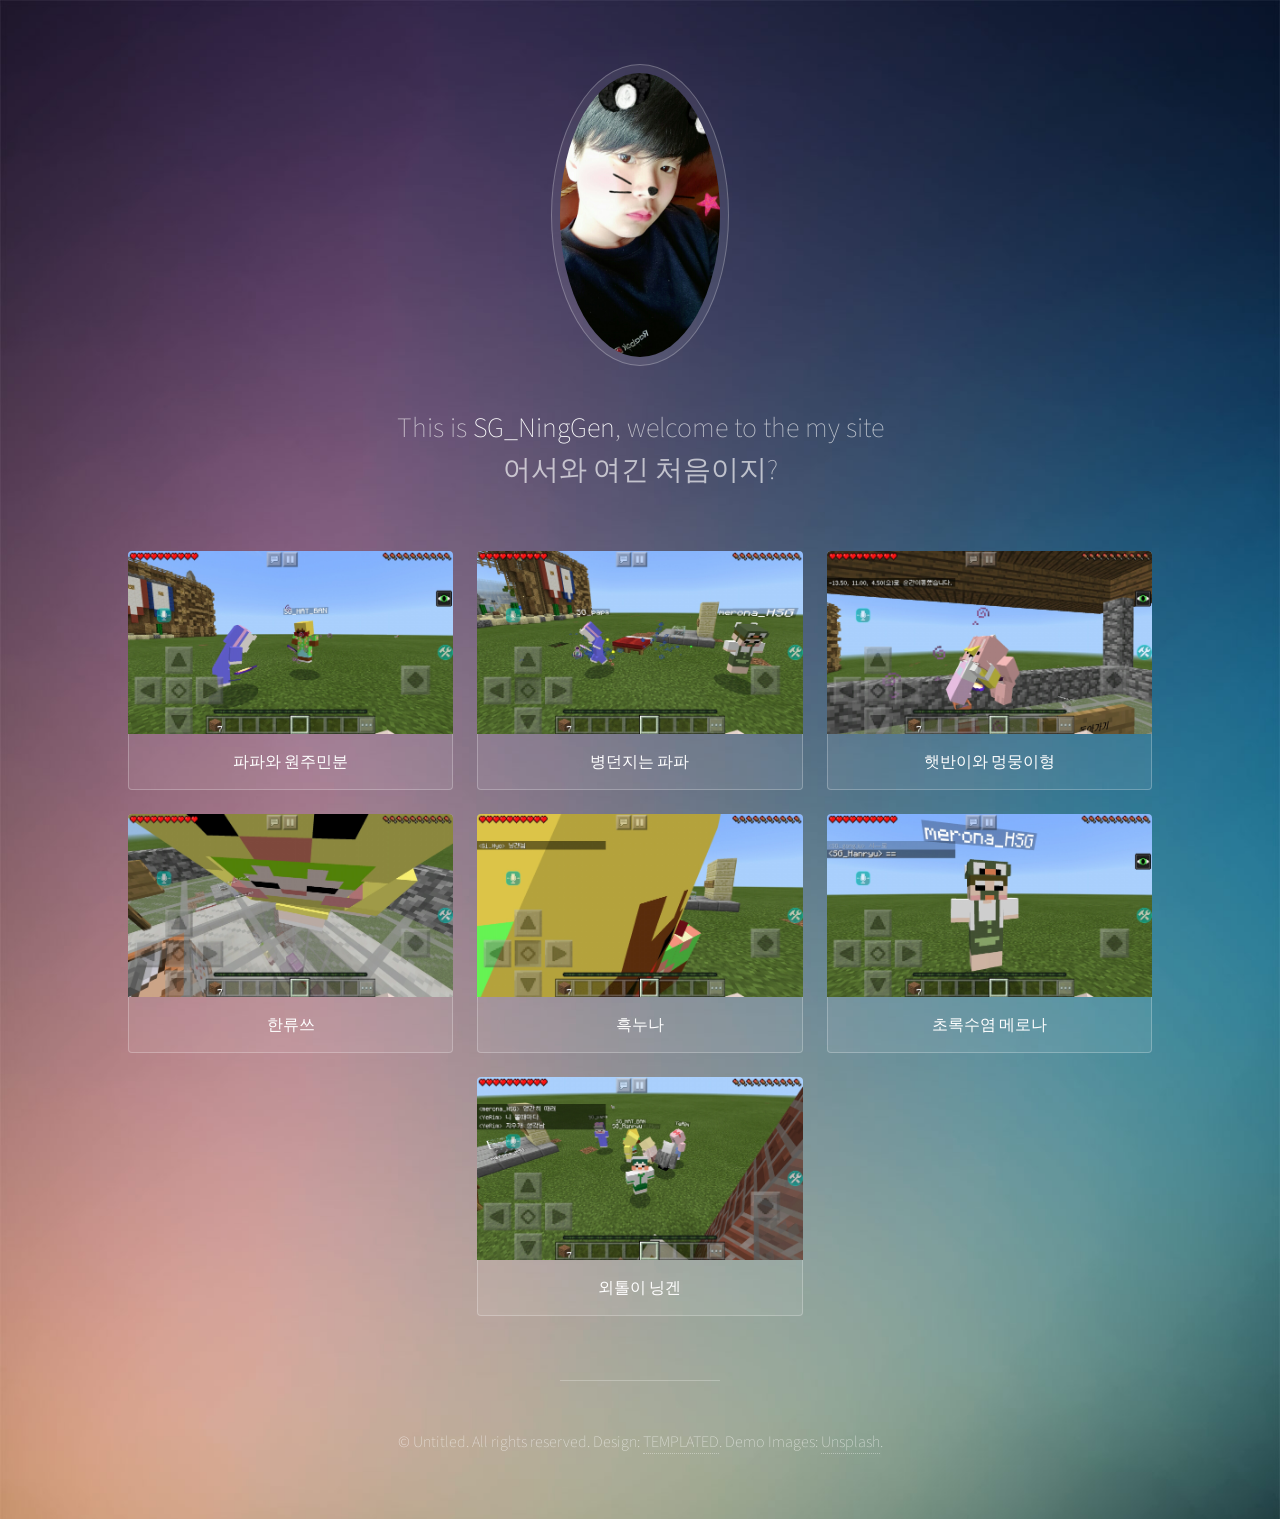
==== commit 6d187af5: "dsf asdfff" ====
--- a/index.html
+++ b/index.html
@@ -1,25 +1,86 @@
-<!DOCTYPE html>
+<!DOCTYPE HTML>
+<!--
+	Visualize by TEMPLATED
+	templated.co @templatedco
+	Released for free under the Creative Commons Attribution 3.0 license (templated.co/license)
+-->
 <html>
-<head>
-    <meta charset="utf-8" />
-    <meta http-equiv="X-UA-Compatible" content="IE=edge">
-    <title>Page Title</title>
-    <meta name="viewport" content="width=device-width, initial-scale=1">
-    <link rel="stylesheet" type="text/css" media="screen" href="main.css" />
-    <script src="main.js"></script>
-    <style>
-        body{
-            background-image:url([data-uri]);
-        }
-        h1{
-            font-family:"궁서체";
-            font-size:100px;
-            font-weight:bold;
-        }
-    </style>
-</head>
-<body>
-    <h1>탄소야 생일 축하해 ^^</h1>
-    <img src="https://stickershop.line-scdn.net//stickershop/v1/product/8730/iphone/main@2x.png">
-</body>
-</html>+	<head>
+		<title>SG_NingGen</title>
+		<meta charset="utf-8" />
+		<meta name="viewport" content="width=device-width, initial-scale=1" />
+		<link rel="stylesheet" href="assets/css/main.css" />
+	</head>
+	<body>
+		<script>
+		alert('안녕 나는 닝겐이양')
+		</script>
+
+		<!-- Wrapper -->
+			<div id="wrapper">
+
+				<!-- Header -->
+					<header id="header">
+						<span class="avatar"><img src="images/avatar.jpg" alt="" /></span>
+						<h1>This is <strong>SG_NingGen</strong>, welcome to the my site<br />
+						어서와 여긴 처음이지?</h1>
+					</header>
+
+				<!-- Main -->
+					<section id="main">
+
+						<!-- Thumbnails -->
+							<section class="thumbnails">
+								<div>
+									<a href="images/fulls/01.jpg">
+										<img src="images/thumbs/01.jpg" alt="" />
+										<h3>파파와 원주민분</h3>
+									</a>
+									<a href="images/fulls/02.jpg">
+										<img src="images/thumbs/02.jpg" alt="" />
+										<h3>한류쓰</h3>
+									</a>
+								</div>
+								<div>
+									<a href="images/fulls/03.jpg">
+										<img src="images/thumbs/03.jpg" alt="" />
+										<h3>병던지는 파파</h3>
+									</a>
+									<a href="images/fulls/04.jpg">
+										<img src="images/thumbs/04.jpg" alt="" />
+										<h3>흑누나</h3>
+									</a>
+									<a href="images/fulls/05.jpg">
+										<img src="images/thumbs/05.jpg" alt="" />
+										<h3>외톨이 닝겐</h3>
+									</a>
+								</div>
+								<div>
+									<a href="images/fulls/06.jpg">
+										<img src="images/thumbs/06.jpg" alt="" />
+										<h3>햇반이와 멍뭉이형</h3>
+									</a>
+									<a href="images/fulls/07.jpg">
+										<img src="images/thumbs/07.jpg" alt="" />
+										<h3>초록수염 메로나</h3>
+									</a>
+								</div>
+							</section>
+
+					</section>
+
+				<!-- Footer -->
+					<footer id="footer">
+						<p>&copy; Untitled. All rights reserved. Design: <a href="http://templated.co">TEMPLATED</a>. Demo Images: <a href="http://unsplash.com">Unsplash</a>.</p>
+					</footer>
+
+			</div>
+
+		<!-- Scripts -->
+			<script src="assets/js/jquery.min.js"></script>
+			<script src="assets/js/jquery.poptrox.min.js"></script>
+			<script src="assets/js/skel.min.js"></script>
+			<script src="assets/js/main.js"></script>
+
+	</body>
+</html>
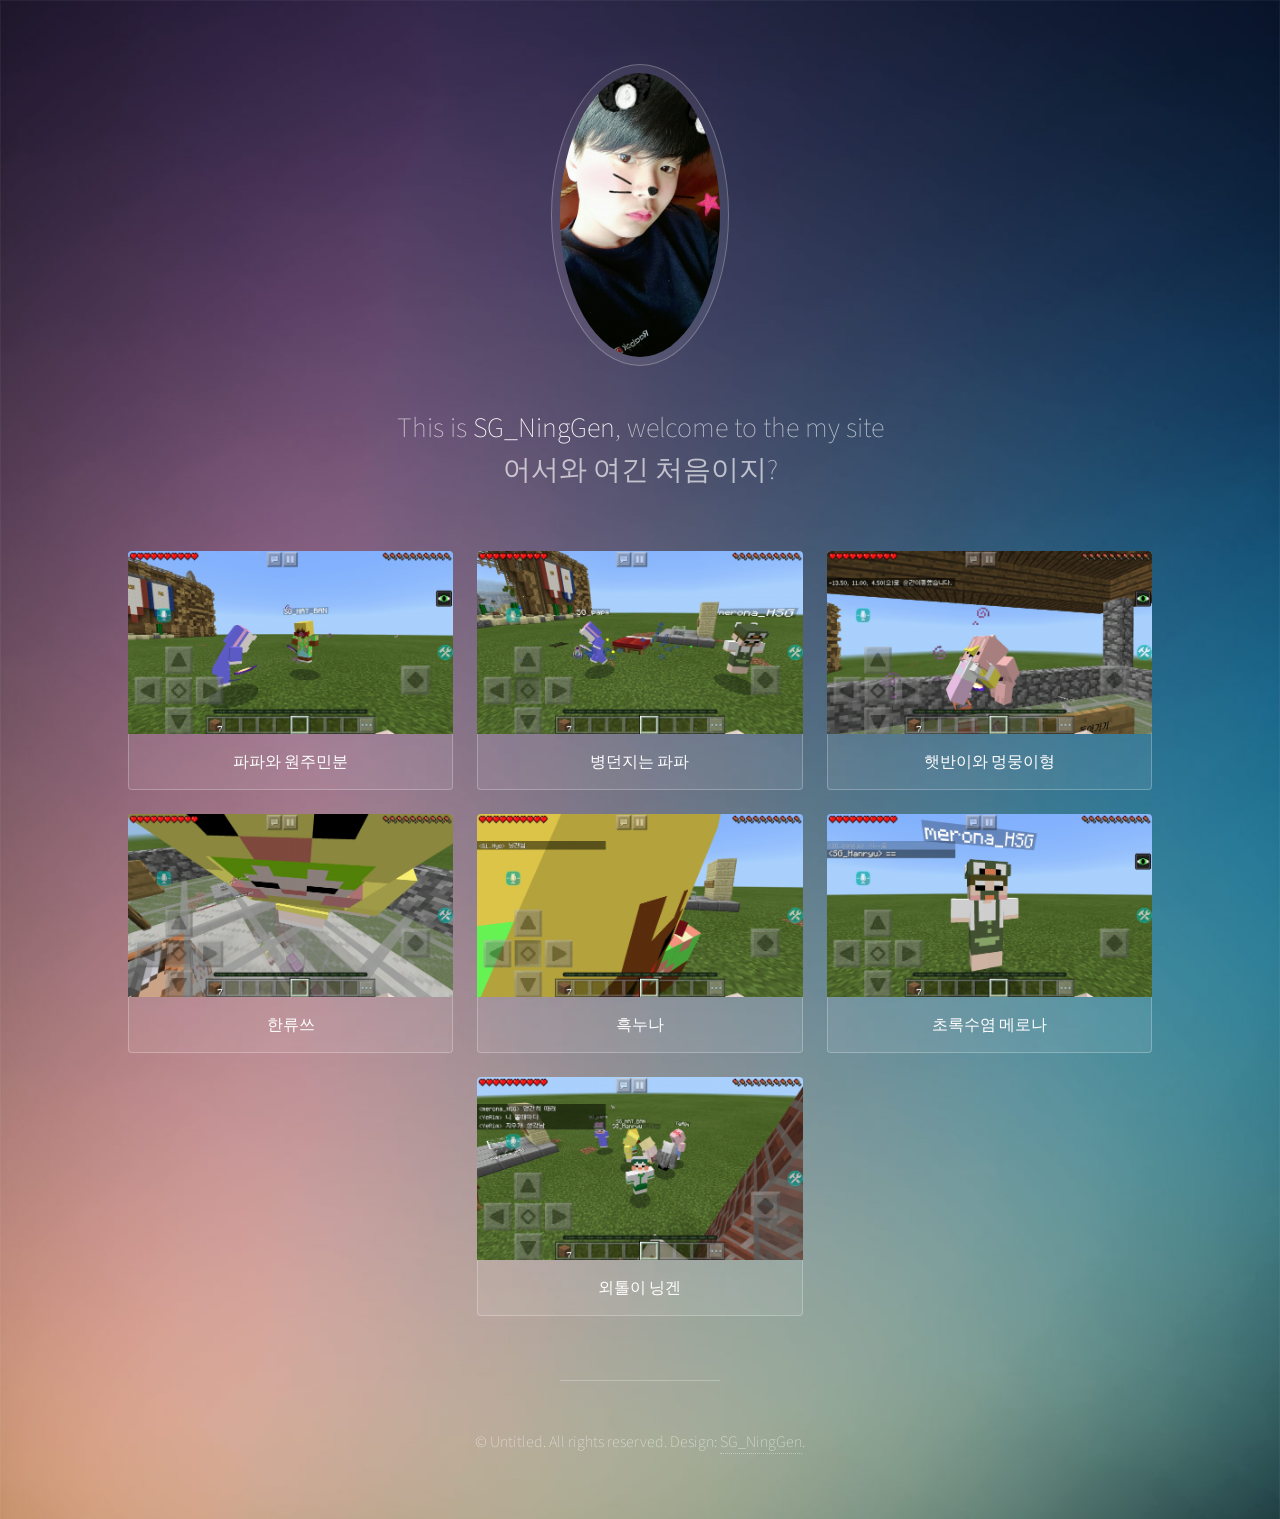
==== commit 08da72e1: "ewf sadf" ====
--- a/index.html
+++ b/index.html
@@ -71,8 +71,10 @@
 
 				<!-- Footer -->
 					<footer id="footer">
-						<p>&copy; Untitled. All rights reserved. Design: <a href="http://templated.co">TEMPLATED</a>. Demo Images: <a href="http://unsplash.com">Unsplash</a>.</p>
+						<p>&copy; Untitled. All rights reserved. Design: <a href="http:/chojja7.tistory.com">SG_NingGen</a>.</p>
 					</footer>
+					<!--http:/templated.co
+					http://unsplash.com-->
 
 			</div>
 
